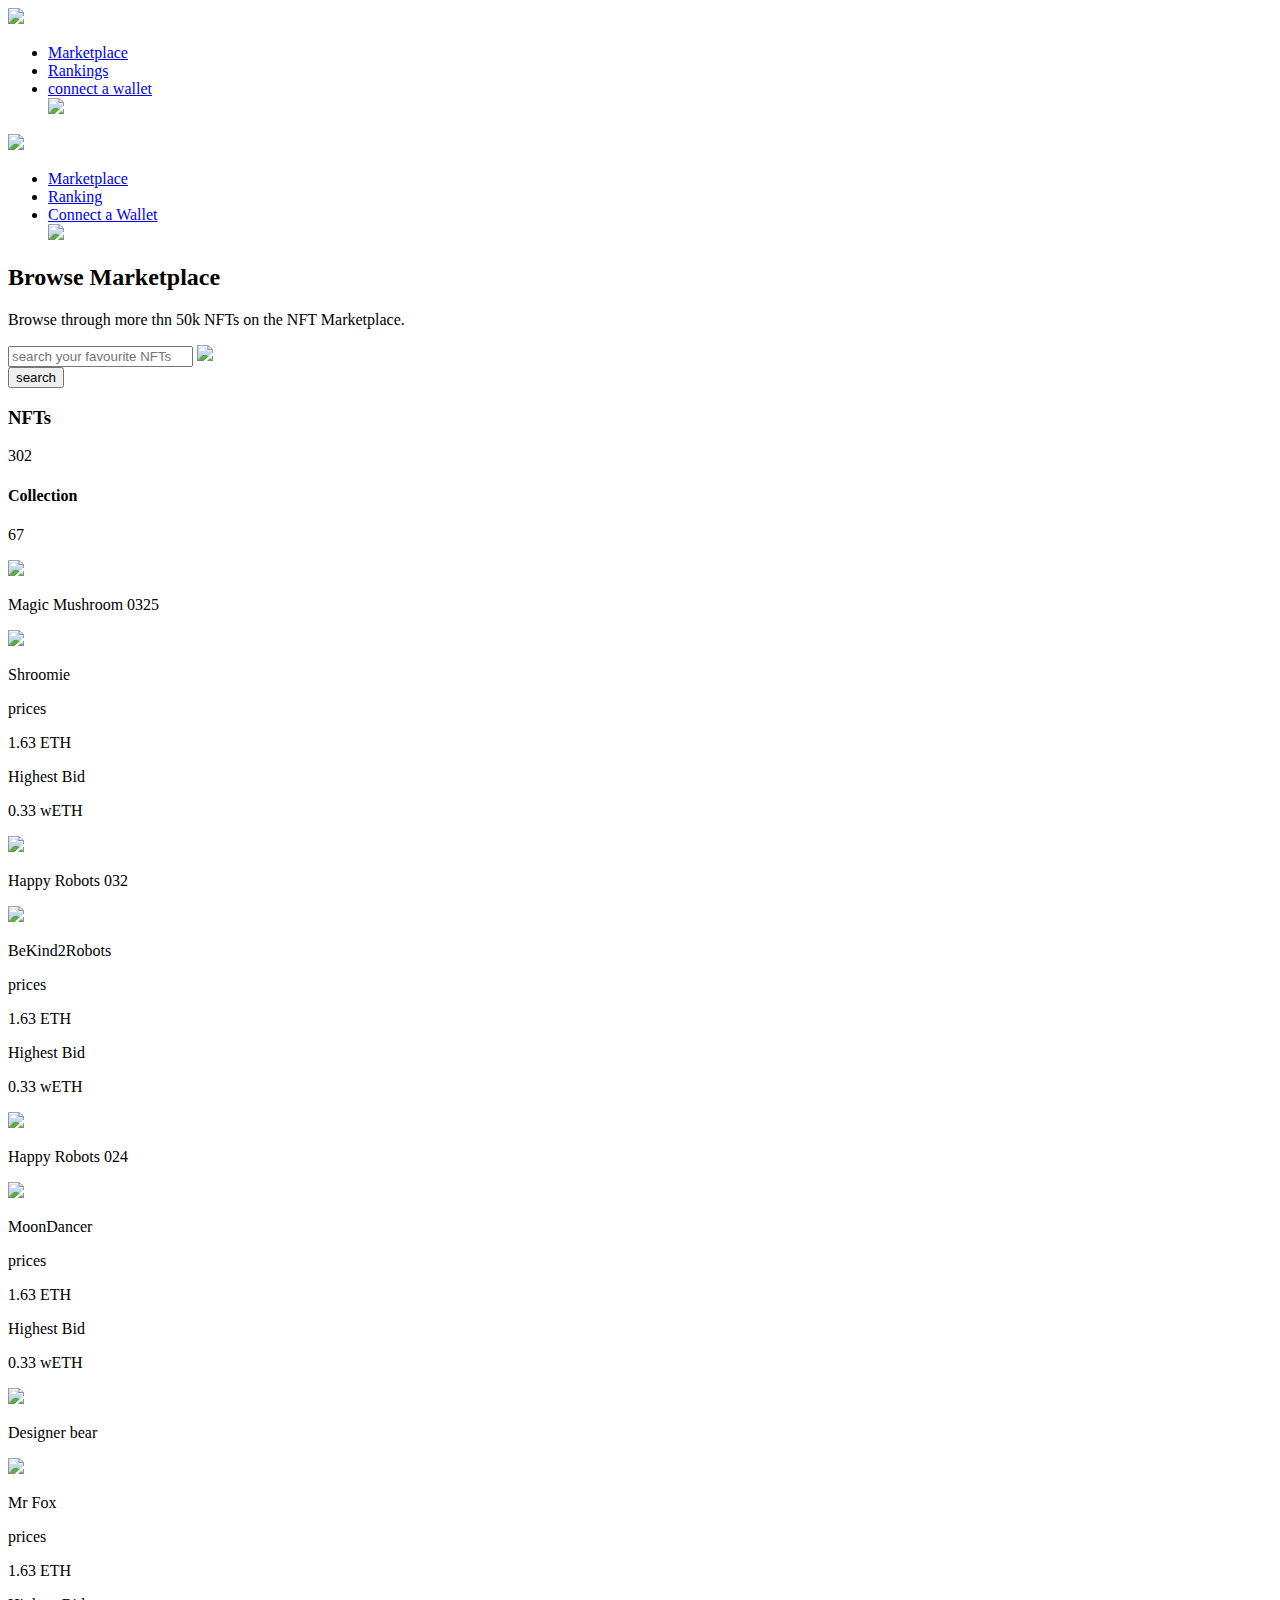
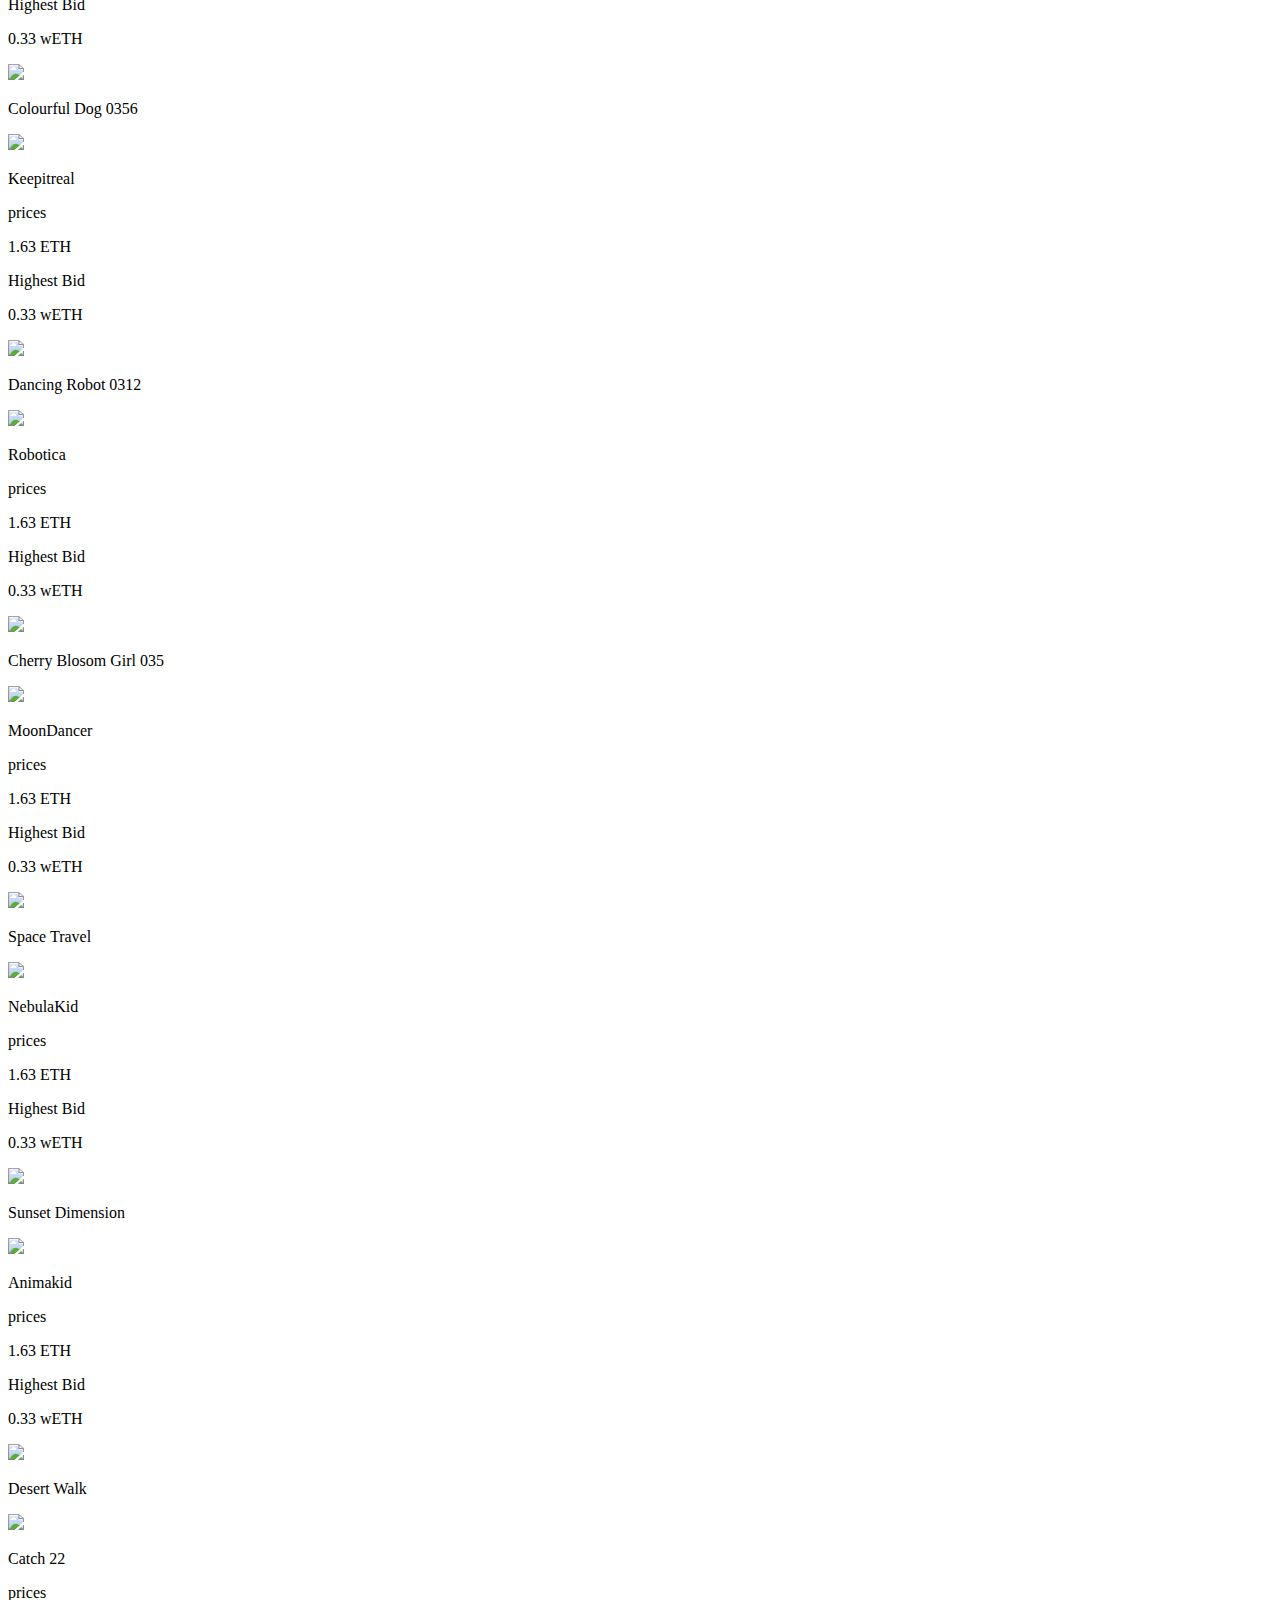
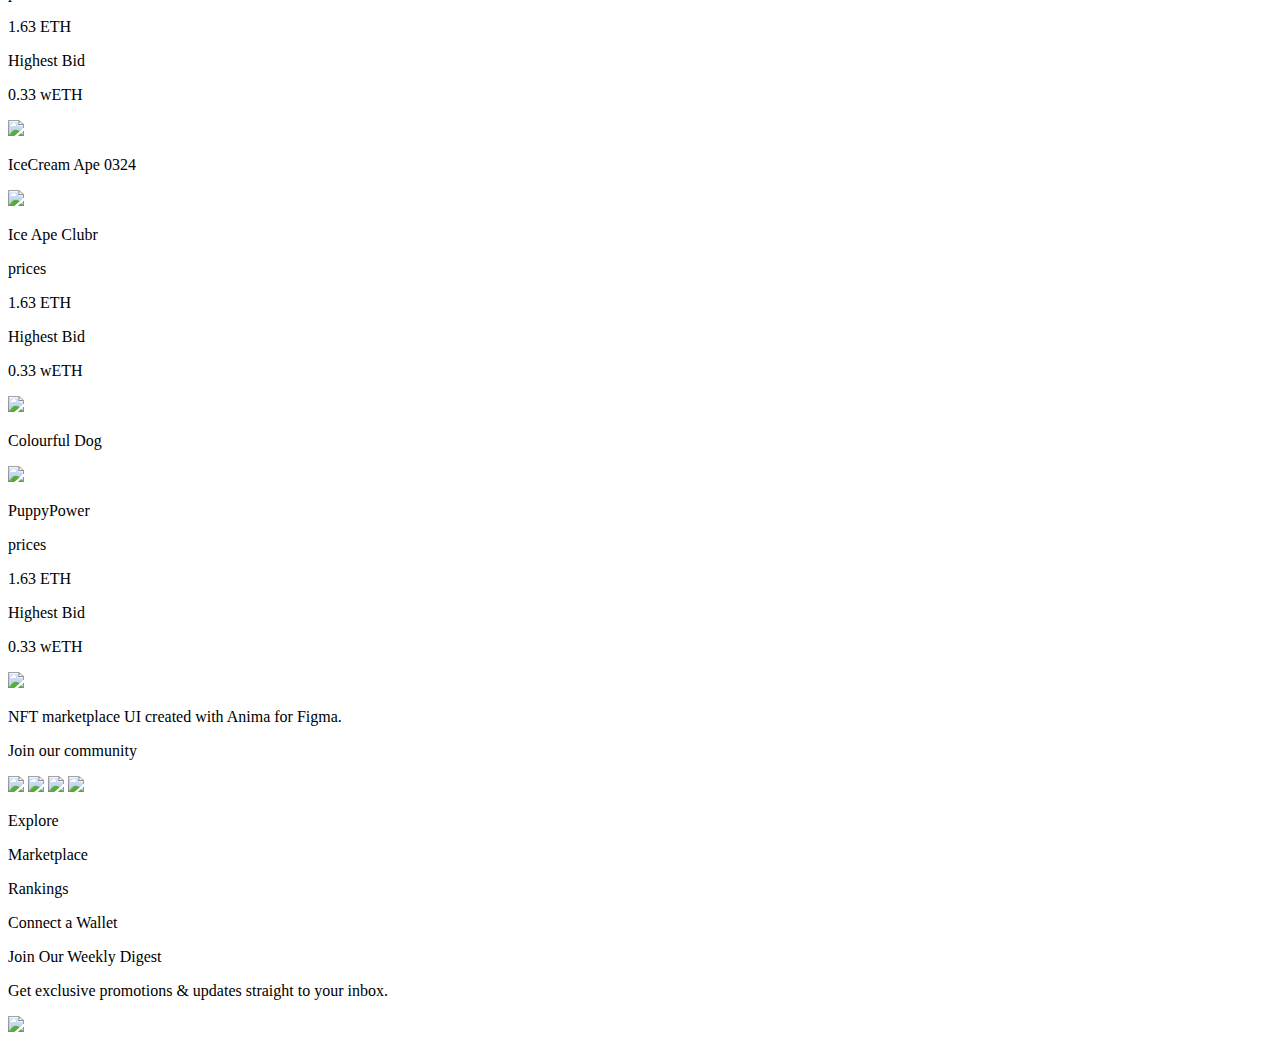
==== marketplace.html @ bbff89e9 "psuh" ====
<!DOCTYPE html>
<html lang="en">
<head>
    <meta charset="UTF-8">
    <meta name="viewport" content="width=device-width, initial-scale=1.0">
    <title>Document</title>
    <link rel="stylesheet" href="./marketplace.css">
</head>
<body>
  <div class="top">
    <div class="nav-bar">
        <div class="logodiv">
          <img src="./images/logo.svg" />
        </div>
        <nav class="top-nav">
          <ul>
            <li><a href="#" class="firstnavmenu">Marketplace</a></li>
            <li><a href="#">Rankings</a></li>
            <li><a href="#">connect a wallet</a></li>
            <a href="./registration.html">
              <img src="./images/Sign Up.svg" />
              </a>
          </ul>
        </nav>
      </div>
      <div class="header2">
        <img src="./images/logo.svg" class="logo2"/>
        <div class="hamburger-menu">
          <div class="hambar bar1"></div>
          <div class="hambar bar2"></div>
          <div class="hambar bar3"></div>
        </div>
        <div class="show divham">
          <div class="ham-menu">
            <nav class="top-nav2">
              <ul class="navHamBurger">
                <li><a href="#">Marketplace</a></li>
                <li><a href="#">Ranking</a></li>
                <li><a href="#">Connect a Wallet</a></li>
                <a href="./registration.html">
                  <img src="./images/Sign Up.svg" />
                  </a>
              </ul>
            </nav>
          </div>
        </div>
      </div>  
      <div class="header">
        <h2 class="top-header2">Browse Marketplace</h2>
        <p class="header2-text">Browse through more thn 50k NFTs on the NFT Marketplace.</p>
        <div class="search">
        <input type="Search" placeholder="search your favourite NFTs" id="input-search">
        <img src="./images/MagnifyingGlass.svg" class="search-icon">
        </div> 
        <button onclick="searchKeyword()">search</button>
      </div>
      <div class="cardheader">
        <div class="nftheader">
          <h3>NFTs</h3>
          <p class="figure">302</p>
        </div>
        <div class="collection">
          <h4>Collection</h4>
          <p class="figure1">67</p>
        </div>
      </div>
  </div>
      <section id="content">
        <div class="nft-card">
          <img src="./images/profile-image1.svg" / class="card-image">
          <div class="nft-title">
            <p class="nft-name">Magic Mushroom 0325</p>
            <div class="artist-avatar">
              <img src="./images/Avatar Placeholder1.svg" />
              <p class="name-avatar">Shroomie</p>
            </div>
            <div class="prices-bids">
              <div class="price">
                <p class="total">prices</p>
                <p class="value">1.63 ETH</p>
              </div>
              <div class="bid">
                <p class="total">Highest Bid</p>
                <p class="value">0.33 wETH</p>
              </div>
            </div>
          </div>
        </div>
        <div class="nft-card">
          <img src="./images/profile-image2.svg" / class="card-image">
          <div class="nft-title">
            <p class="nft-name">Happy Robots 032</p>
            <div class="artist-avatar">
              <img src="./images/Avatar2-MP.svg" />
              <p class="name-avatar">BeKind2Robots</p>
            </div>
            <div class="prices-bids">
              <div class="price">
                <p class="total">prices</p>
                <p class="value">1.63 ETH</p>
              </div>
              <div class="bid">
                <p class="total">Highest Bid</p>
                <p class="value">0.33 wETH</p>
              </div>
            </div>
          </div>
        </div>
        <div class="nft-card">
          <img src="./images/profile-image3.svg" / class="card-image">
          <div class="nft-title">
            <p class="nft-name">Happy Robots 024</p>
            <div class="artist-avatar">
              <img src="./images/Avatar2-MP.svg" />
              <p class="name-avatar">MoonDancer</p>
            </div>
            <div class="prices-bids">
              <div class="price">
                <p class="total">prices</p>
                <p class="value">1.63 ETH</p>
              </div>
              <div class="bid">
                <p class="total">Highest Bid</p>
                <p class="value">0.33 wETH</p>
              </div>
            </div>
          </div>
        </div>
        <div class="nft-card">
          <img src="./images/profile-image4.svg" / class="card-image">
          <div class="nft-title">
            <p class="nft-name">Designer bear</p>
            <div class="artist-avatar">
              <img src="./images/Avatar3-MP.svg" />
              <p class="name-avatar">Mr Fox</p>
            </div>
            <div class="prices-bids">
              <div class="price">
                <p class="total">prices</p>
                <p class="value">1.63 ETH</p>
              </div>
              <div class="bid">
                <p class="total">Highest Bid</p>
                <p class="value">0.33 wETH</p>
              </div>
            </div>
          </div>
        </div>
        <div class="nft-card">
          <img src="./images/profile-image5.svg" / class="card-image">
          <div class="nft-title">
            <p class="nft-name">Colourful Dog 0356</p>
            <div class="artist-avatar">
              <img src="./images/Avatar4-MP.svg" />
              <p class="name-avatar">Keepitreal</p>
            </div>
            <div class="prices-bids">
              <div class="price">
                <p class="total">prices</p>
                <p class="value">1.63 ETH</p>
              </div>
              <div class="bid">
                <p class="total">Highest Bid</p>
                <p class="value">0.33 wETH</p>
              </div>
            </div>
          </div>
        </div>
        <div class="nft-card">
          <img src="./images/profile-image6.svg" / class="card-image">
          <div class="nft-title">
            <p class="nft-name">Dancing Robot 0312</p>
            <div class="artist-avatar">
              <img src="./images/Avatar5-MP.svg" />
              <p class="name-avatar">Robotica</p>
            </div>
            <div class="prices-bids">
              <div class="price">
                <p class="total">prices</p>
                <p class="value">1.63 ETH</p>
              </div>
              <div class="bid">
                <p class="total">Highest Bid</p>
                <p class="value">0.33 wETH</p>
              </div>
            </div>
          </div>
        </div>
        <div class="nft-card">
          <img src="./images/profile-image7.svg" / class="card-image">
          <div class="nft-title">
            <p class="nft-name">Cherry Blosom Girl 035</p>
            <div class="artist-avatar">
              <img src="./images/Avatar6-MP.svg" />
              <p class="name-avatar">MoonDancer</p>
            </div>
            <div class="prices-bids">
              <div class="price">
                <p class="total">prices</p>
                <p class="value">1.63 ETH</p>
              </div>
              <div class="bid">
                <p class="total">Highest Bid</p>
                <p class="value">0.33 wETH</p>
              </div>
            </div>
          </div>
        </div> <div class="nft-card">
          <img src="./images/profile-image8.svg" / class="card-image">
          <div class="nft-title">
            <p class="nft-name">Space Travel</p>
            <div class="artist-avatar">
              <img src="./images/Avatar7-MP.svg" />
              <p class="name-avatar">NebulaKid</p>
            </div>
            <div class="prices-bids">
              <div class="price">
                <p class="total">prices</p>
                <p class="value">1.63 ETH</p>
              </div>
              <div class="bid">
                <p class="total">Highest Bid</p>
                <p class="value">0.33 wETH</p>
              </div>
            </div>
          </div>
        </div>
        <div class="nft-card">
          <img src="./images/profile-image9.svg" / class="card-image">
          <div class="nft-title">
            <p class="nft-name">Sunset Dimension</p>
            <div class="artist-avatar">
              <img src="./images/Avatar8-MP.svg" />
              <p class="name-avatar">Animakid</p>
            </div>
            <div class="prices-bids">
              <div class="price">
                <p class="total">prices</p>
                <p class="value">1.63 ETH</p>
              </div>
              <div class="bid">
                <p class="total">Highest Bid</p>
                <p class="value">0.33 wETH</p>
              </div>
            </div>
          </div>
        </div>
        <div class="nft-card">
          <img src="./images/profile-image10.svg" / class="card-image">
          <div class="nft-title">
            <p class="nft-name">Desert Walk</p>
            <div class="artist-avatar">
              <img src="./images/Avatar9-MP.svg" />
              <p class="name-avatar">Catch 22</p>
            </div>
            <div class="prices-bids">
              <div class="price">
                <p class="total">prices</p>
                <p class="value">1.63 ETH</p>
              </div>
              <div class="bid">
                <p class="total">Highest Bid</p>
                <p class="value">0.33 wETH</p>
              </div>
            </div>
          </div>
        </div>
          <div class="nft-card">
            <img src="./images/profile-image11.svg" / class="card-image">
            <div class="nft-title">
              <p class="nft-name"> IceCream Ape 0324</p>
              <div class="artist-avatar">
                <img src="./images/Avatar10-MP.svg" />
                <p class="name-avatar">Ice Ape Clubr</p>
              </div>
              <div class="prices-bids">
                <div class="price">
                  <p class="total">prices</p>
                  <p class="value">1.63 ETH</p>
                </div>
                <div class="bid">
                  <p class="total">Highest Bid</p>
                  <p class="value">0.33 wETH</p>
                </div>
              </div>
            </div>
          </div>
            <div class="nft-card">
              <img src="./images/profile-image12.svg" / class="card-image">
              <div class="nft-title">
                <p class="nft-name">Colourful Dog</p>
                <div class="artist-avatar">
                  <img src="./images/Avatar11-MP.svg" />
                  <p class="name-avatar">PuppyPower</p>
                </div>
                <div class="prices-bids">
                  <div class="price">
                    <p class="total">prices</p>
                    <p class="value">1.63 ETH</p>
                  </div>
                  <div class="bid">
                    <p class="total">Highest Bid</p>
                    <p class="value">0.33 wETH</p>
                  </div>
                </div>
              </div>
            </div>
      </section>
      <div class="footer">
        <div class="footercontent">
          <img src="./images/logo.svg" class="footer-logo" />
          <div class="first">
            <p class="footer-text">
              NFT marketplace UI created with Anima for Figma.
            </p>
            <p class="footer-text">Join our community</p>
            <div class="media-icon">
              <img src="/images/DiscordLogo.png" />
              <img src="./images/YoutubeLogo.svg" />
              <img src="./images/Vector.svg" />
              <img src="./images/InstagramLogo.svg" />
            </div>
          </div>
        </div>
        <div class="footercontent">
          <p class="footer-header">Explore</p>
          <div class="first">
            <p class="footer-text">Marketplace</p>
            <p class="footer-text">Rankings</p>
            <p class="footer-text">Connect a Wallet</p>
          </div>
        </div>
        <div class="footercontent">
          <p class="footer-header">Join Our Weekly Digest</p>
          <div class="first">
            <p class="footer-text">
              Get exclusive promotions & updates straight to your inbox.
            </p>
            <img src="./images/Subscribe Form.png" class="footer-form" />
          </div>
        </div>
      </div>
      <script src="/script.js"></script>
</body>
</html>
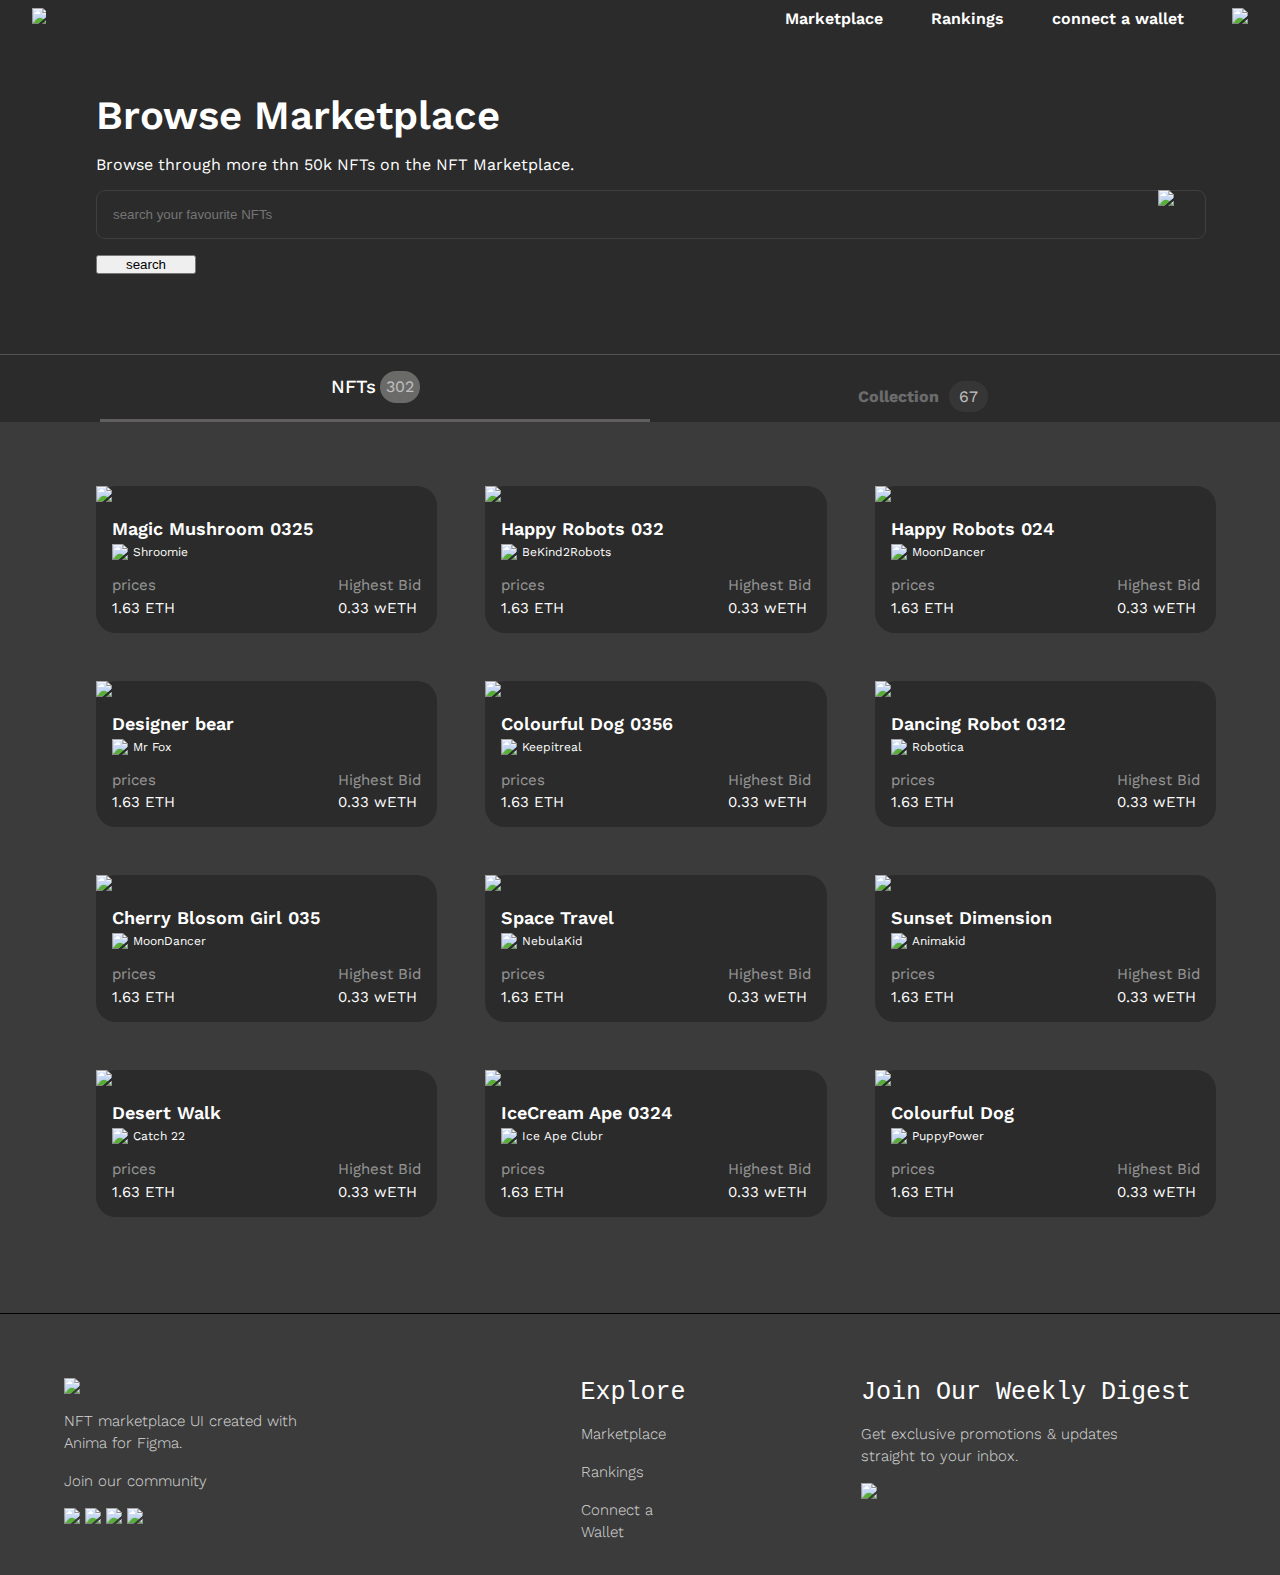
==== commit feae5270: "commitpush" ====
--- a/marketplace.html
+++ b/marketplace.html
@@ -15,7 +15,7 @@
         <nav class="top-nav">
           <ul>
             <li><a href="#" class="firstnavmenu">Marketplace</a></li>
-            <li><a href="#">Rankings</a></li>
+            <li><a href="./rankings.html">Rankings</a></li>
             <li><a href="#">connect a wallet</a></li>
             <a href="./registration.html">
               <img src="./images/Sign Up.svg" />
@@ -34,8 +34,8 @@
           <div class="ham-menu">
             <nav class="top-nav2">
               <ul class="navHamBurger">
-                <li><a href="#">Marketplace</a></li>
-                <li><a href="#">Ranking</a></li>
+                <li><a href="./marketplace.html">Marketplace</a></li>
+                <li><a href="./rankings.html">Ranking</a></li>
                 <li><a href="#">Connect a Wallet</a></li>
                 <a href="./registration.html">
                   <img src="./images/Sign Up.svg" />
--- a/marketplace.css
+++ b/marketplace.css
@@ -0,0 +1,443 @@
+@import url('https://fonts.googleapis.com/css2?family=Work+Sans:ital,wght@0,100..900;1,100..900&display=swap');
+
+* {
+    padding: 0;
+    margin: 0;
+    box-sizing: border-box;
+    max-width: 100%;
+}
+
+html {
+    font-family: "Work Sans", sans-serif;
+}
+
+body {
+    background-color: #3B3B3B;
+    color: white;
+}
+.nav-bar {
+    display: flex;
+    flex-direction: row;
+    justify-content: space-between;
+    padding-top: .5rem;
+
+    padding-left: 2rem;
+    padding-right: 2rem;
+}
+
+ul {
+    display: flex;
+    flex-direction: row;
+    list-style-type: none;
+    justify-content: space-between;
+    gap: 3rem;
+    flex-wrap: wrap;
+    align-items: center;
+}
+
+ul a {
+    list-style-type: none;
+    color: white;
+    text-decoration: none;
+    font-weight: 600;
+}
+
+.logodiv {
+    display: flex;
+    flex-direction: row;
+}
+.logodiv img{
+    width: 90%;
+}
+
+.header{
+    display: flex;
+    flex-direction: column;
+    justify-content: space-between;
+    padding-left: 6rem;
+    padding-top: 4rem;
+    gap: 1rem;
+    border-bottom:1px solid rgb(150, 146, 146, 0.4);
+    padding-bottom: 5rem;
+} 
+  
+.top{
+    background-color: #2B2B2B;
+}
+.top-header2{
+    font-size: 2.5rem;
+    font-weight: 600;
+}
+.header2-text{
+    width: 35rem;
+}
+#input-search{
+    padding: 1rem 7rem 1rem 1rem;
+    width: 1110px;
+    max-width: 100%;
+    background-color: #2B2B2B;
+    border-radius: 9px;
+    border: 1px solid rgb(150, 146, 146, 0.2);
+    color: white;
+}
+.search{
+    display: flex;
+    flex-direction: row;
+
+}
+.highlight {
+    background-color: rebeccapurple;
+}
+button{
+    width: 100px;
+}
+.search-icon{
+    transform: translateX(-3rem);
+   
+} 
+.cardheader{
+    display: flex;
+    flex-direction: row;
+    place-content: center;
+    gap: 25rem;
+    padding: 1rem 0rem 0rem 0rem;
+}
+.nftheader{
+    display: flex;
+    flex-direction: row;
+    gap: 4px;
+    align-items: center;
+    padding-bottom: 1rem;
+    border-bottom:3px solid rgb(150, 146, 146, 0.5);
+    width: 550px;
+    place-content: center;
+}
+.collection{
+    display: flex;
+    flex-direction: row;
+    gap: 10px;
+    align-items: center;
+    transform: translateX(-12rem);
+}
+.figure{
+    padding: .4rem .4rem .4rem .4rem;
+    background-color: #858584;
+    border-radius: 25px;
+    opacity: 70%;
+}
+.figure1{
+    padding: .4rem .6rem .4rem .6rem;
+    background-color: #3B3B3B;
+    border-radius: 25px;
+    opacity: 70%;
+}
+h3{
+    font-weight: 500;
+}
+h4{
+    opacity: 30%;
+}
+.nft-card {
+    display: flex;
+    flex-direction: column;
+    /* justify-content: center;
+    align-items: center; */
+    color: white;
+    background-color: #2B2B2B;
+    border-radius: 20px;
+    width: 100%;
+
+}
+.card-image{
+    width: 100%;
+}
+
+.price {
+    display: flex;
+    flex-direction: column;
+    gap: 0.3rem;
+}
+
+.bid {
+    display: flex;
+    flex-direction: column;
+    gap: 0.3rem;
+}
+.prices-bids {
+    display: flex;
+    flex-direction: row;
+    justify-content: space-between;
+    padding-top: 1rem;
+}
+
+.nft-title {
+    display: flex;
+    flex-direction: column;
+    padding: 1rem 1rem 1rem 1rem;
+}
+
+.nft-name {
+    font-size: 18px;
+    font-weight: 600;
+}
+
+.name-avatar {
+    font-size: 12px;
+    font-weight: 400;
+}
+.artist-avatar {
+    display: flex;
+    flex-direction: row;
+    align-items: center;
+    padding-top: 5px;
+    gap: 5px;
+
+}
+.total {
+    opacity: 50%;
+    font-size: 15px;
+}
+
+.value {
+    font-size: 15px;
+}
+section{
+    display: grid;
+    grid-template-columns: repeat(3, 1fr);
+    grid-gap: 3rem;
+    padding: 4rem 4rem 0rem 6rem
+}
+li a:hover{
+    color: blueviolet;
+}
+.footer {
+    display: flex;
+    flex-direction: row;
+    justify-content: space-between;
+    padding: 4rem 0rem 2rem 4rem;
+    border-top: 1px black solid;
+    margin-top: 6rem;
+    
+}
+footer {
+    display: flex ;
+    justify-content: start;
+    align-items: start;
+}
+.footercontent {
+    display: flex;
+    flex-direction: column;
+
+}
+
+.footer-header {
+    font-size: 25px;
+    font-family: "Space Mono", monospace;
+    font-weight: 400;
+    font-style: normal;
+}
+
+.footer-logo {
+    width: 70%;
+}
+
+.first {
+    display: flex;
+    flex-direction: column;
+    justify-content: space-between;
+    gap: 1rem;
+    padding-top: 1rem;
+}
+
+.footer-form {
+    width: 70%;
+}
+
+.footer-text {
+    width: 68%;
+    line-height: 22px;
+    opacity: 80%;
+    font-size: 15px;
+    font-weight: 300;
+}
+
+.hidden {
+    display: none;
+}
+
+.hamburger-menu {
+    height: 50px;
+    width: 50px;
+    position: relative;
+    cursor: pointer;
+    padding: 1rem;
+    position: absolute;
+    right: 1rem;
+}
+
+.hambar {
+    width: 70%;
+    height: 5px;
+    background-color: white;
+    border-radius: 25px;
+    position: absolute;
+    top: 50%;
+    left: 50%;
+    transform: translate(-50%, -50%);
+    transition: transform 0.6s, opacity 0.8s, top 0.6s;
+    z-index: 2000;
+}
+
+.bar1 {
+    top: 25%;
+}
+
+.bar3 {
+    top: 75%;
+}
+
+.hamburger-menu.active .bar1 {
+    transform: translate(-50%, -50%) rotate(-315deg);
+    top: 50%;
+}
+
+.hamburger-menu.active .bar2 {
+    opacity: 0;
+}
+
+.hamburger-menu.active .bar3 {
+    transform: translate(-50%, -50%) rotate(-225deg);
+    top: 50%;
+}
+
+.show {
+    display: none;
+}
+
+.divham {
+    transition: transform 0.5s ease-in-out;
+}
+@media (max-width:1400px){
+    .header2{
+        display: none;
+    }
+}
+@media (max-width:1200px){
+    .ham-menu{
+        display: block;
+        flex-direction: column;
+        background-color: #3f3e3e;
+        position: fixed;
+        right: 0;
+        top: 0%;
+        z-index: 100;
+        padding-left:3rem ;
+        height: 100%;
+        box-shadow: rgba(0, 0, 0, 0.35) 0px 5px 15px;
+        width: 100%;
+    }
+    section{
+        padding-left: 4rem;
+    }
+    .top-nav2{
+        margin-top: 3rem;
+        font-size: 4px;
+       }
+        .header2{
+            display: flex;
+            flex-direction: row; 
+            justify-content: space-between;
+            align-items: center;
+            gap: 5px;
+            padding-top: 2rem;
+              transition: transform 0.3s ease-in-out;
+         }
+         .navHamBurger{
+            display: flex;
+            flex-direction: column;
+            
+        } 
+        .nav-bar{
+            display: none;
+        }
+        li a{
+            font-size: 1.5rem;
+            padding-right: 1rem;
+        }
+        .input-search{
+            padding: 1rem 7rem 1rem 1rem;
+            width: 950px;
+            max-width: 100%;
+            background-color: #2B2B2B;
+            border-radius: 9px;
+            border: 1px solid rgb(150, 146, 146, 0.2);
+        }
+        .footer {
+            display: flex;
+            flex-direction: column;
+            justify-content: space-between;
+            gap: 1.5rem;
+            width: 100%;
+            padding-left: 4rem;
+            border-top: 1px black solid;
+            margin-top: 6rem;
+            
+            
+        }
+        .footer-logo{
+            width: 40%;
+        }
+        .footer-form{
+            width: 35%;
+        }
+}
+@media (max-width: 900px){
+    section{
+        display: grid;
+        grid-template-columns: repeat(2, 1fr);
+        grid-gap: 4rem;
+        padding: 4rem 4rem 0rem 4rem
+    }
+    .nftheader{
+        width: 300px;
+        padding-left: 4rem;
+    }
+}
+@media (max-width:700px){
+.nftheader{
+    transform: translateX(4rem);
+}
+}
+@media (max-width:615px){
+    section{
+        display: grid;
+        grid-template-columns: repeat(1, 1fr);
+    }
+    .header{
+        padding-left: 2.5rem;
+    }
+    .footer-form{
+        width: 45%;
+    }
+    .header2-text{
+        width: 27rem;
+    }
+}
+@media (max-width:540px){
+    .collection{
+        display: flex;
+        flex-direction: row;
+        gap: 10px;
+        align-items: center;
+        transform: translateX(-10rem);
+    }
+    .nftheader{
+        transform: translateX(6rem);
+    }
+
+}
+@media (max-width: 480px){
+    .header{
+        padding-left: 2rem;
+    }
+}